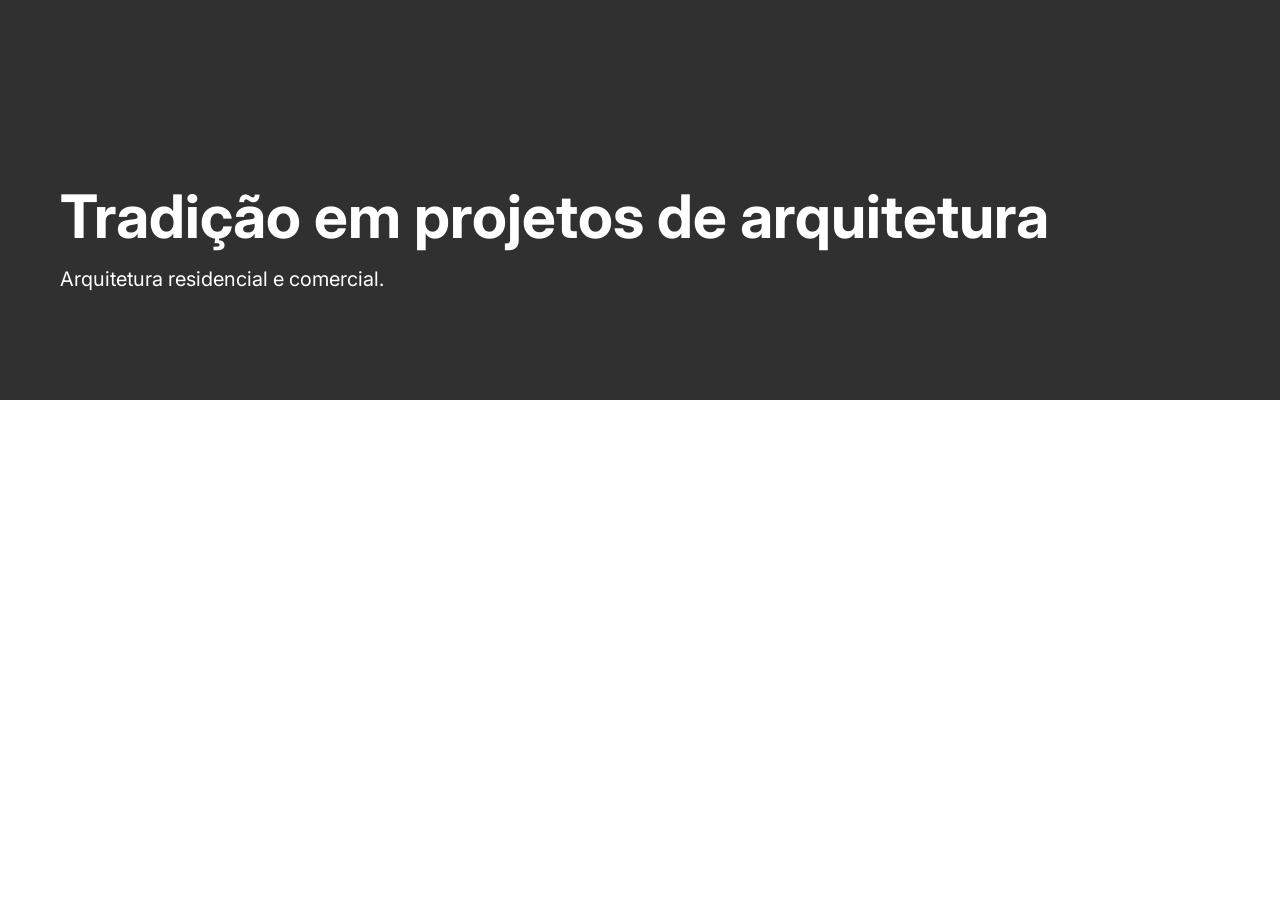
==== assets/index.html @ a6721fd7 "menu superior adicionado" ====
<!DOCTYPE html>
<html lang="pt-br">
<head>
    <meta charset="UTF-8">
    <meta name="viewport" content="width=device-width, initial-scale=1.0">
    <link rel="stylesheet" href="./css/style.css">
    <link rel="preconnect" href="https://fonts.googleapis.com">
    <link rel="preconnect" href="https://fonts.gstatic.com" crossorigin>
    <link href="https://fonts.googleapis.com/css2?family=Inter:ital,opsz,wght@0,14..32,100..900;1,14..32,100..900&display=swap" rel="stylesheet">
    <title>Página Inicial</title>
</head>
<body>
    <!--Menu superior-->
    <section id="menu-superior">
        <h1>
            Tradição em projetos de arquitetura
        </h1>
        <p>
            Arquitetura residencial e comercial.
        </p>
    </section>

    <script src="./js/script.js"></script>
</body>
</html>
---- assets/css/style.css ----
*{
    box-sizing: border-box;
    padding: 0;
    margin: 0;
    font-family: inter;
}

#menu-superior{
    background-color: #303030;
    color: #ffff;
    width: 100%;
    height: 400px;
    position: absolute;
}

#menu-superior h1{
    font-size: 60px;
    margin-top: 180px;
    margin-left: 60px;
}

#menu-superior p{
    font-size: 20px;
    margin-left: 60px;
    margin-top: 15px;
}
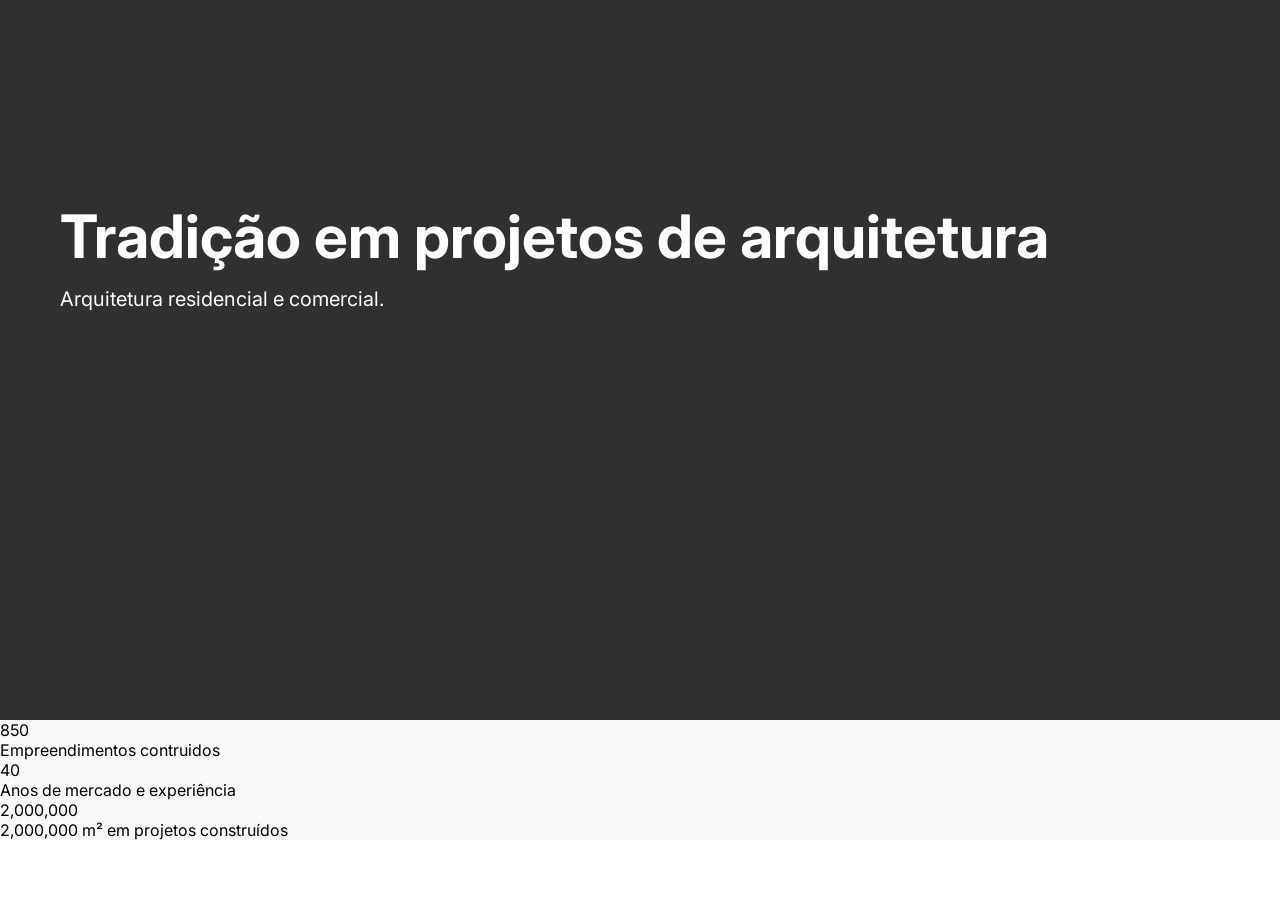
==== commit 5f45a148: "arrumei o css do menu superior e adicionei o html dos dados da empresa" ====
--- a/assets/index.html
+++ b/assets/index.html
@@ -12,14 +12,29 @@
 <body>
     <!--Menu superior-->
     <section id="menu-superior">
-        <h1>
+        <h1 id="titulo-menu-superior">
             Tradição em projetos de arquitetura
         </h1>
-        <p>
+        <p id="texto-menu-superior">
             Arquitetura residencial e comercial.
         </p>
     </section>
 
+    <!--Dados da empresa-->
+    <section id="dados-empresa">
+        <div>
+            <p>850</p>
+            <p>Empreendimentos contruidos</p>
+        </div>
+        <div>
+            <p>40</p>
+            <p>Anos de mercado e experiência</p>
+        </div>
+        <div>
+            <p>2,000,000</p>
+            <p>2,000,000 m² em projetos construídos</p>
+        </div>  
+    </section>
     <script src="./js/script.js"></script>
 </body>
 </html>
--- a/assets/css/style.css
+++ b/assets/css/style.css
@@ -7,20 +7,24 @@
 
 #menu-superior{
     background-color: #303030;
+    width: 100%;
+    height: 80vh;
     color: #ffff;
-    width: 100%;
-    height: 400px;
-    position: absolute;
+    padding-top: 200px;
 }
 
-#menu-superior h1{
+#titulo-menu-superior{
     font-size: 60px;
-    margin-top: 180px;
     margin-left: 60px;
 }
 
-#menu-superior p{
+#texto-menu-superior{
     font-size: 20px;
     margin-left: 60px;
     margin-top: 15px;
+}
+
+#dados-empresa{
+    background-color: #F9F9F9;
+    color: black;
 }
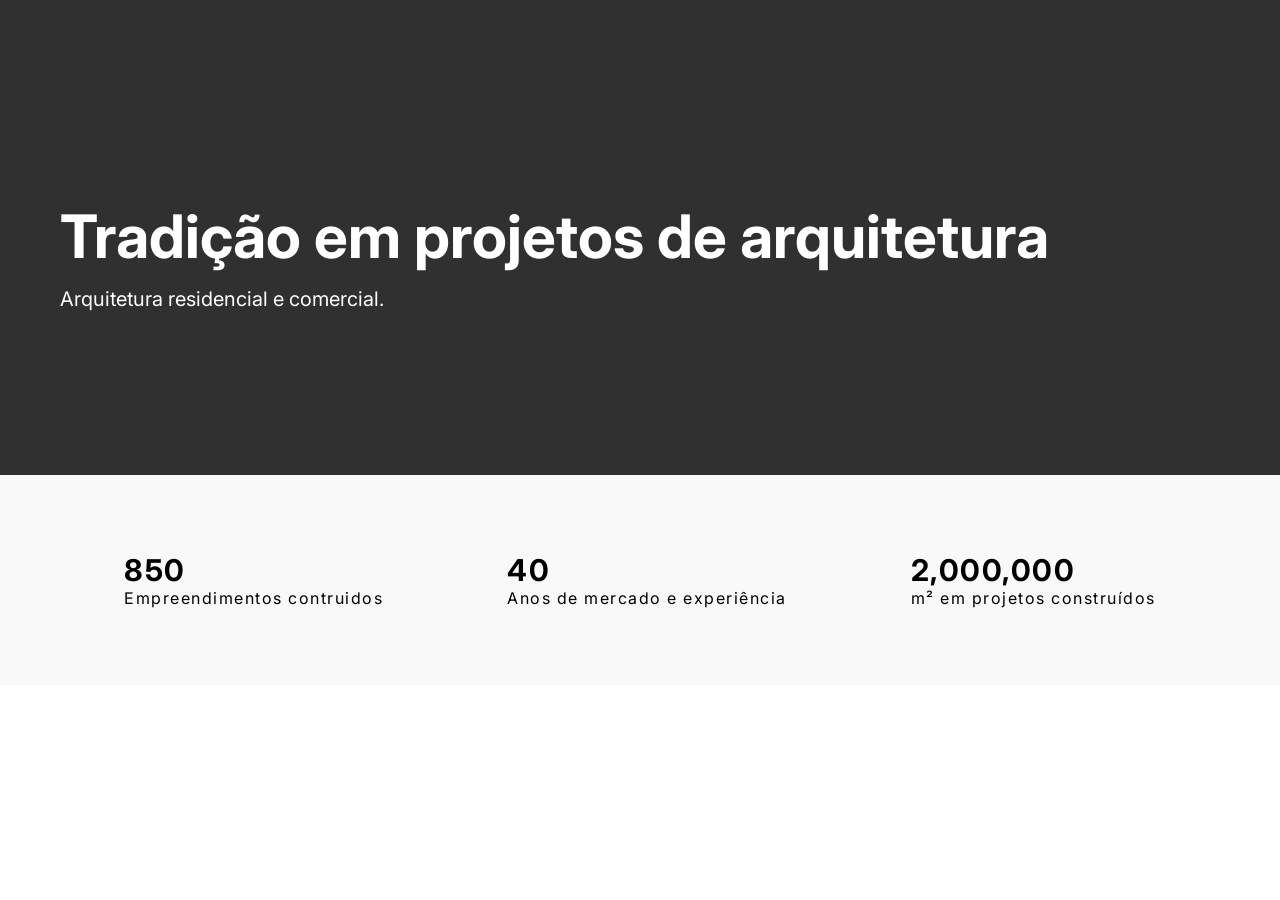
==== commit 2e8e8be7: "section de dados da empresa implementado" ====
--- a/assets/index.html
+++ b/assets/index.html
@@ -23,16 +23,16 @@
     <!--Dados da empresa-->
     <section id="dados-empresa">
         <div>
-            <p>850</p>
+            <p class="texto-titulo-dados-empresa">850</p>
             <p>Empreendimentos contruidos</p>
         </div>
         <div>
-            <p>40</p>
+            <p class="texto-titulo-dados-empresa">40</p>
             <p>Anos de mercado e experiência</p>
         </div>
         <div>
-            <p>2,000,000</p>
-            <p>2,000,000 m² em projetos construídos</p>
+            <p class="texto-titulo-dados-empresa">2,000,000</p>
+            <p>m² em projetos construídos</p>
         </div>  
     </section>
     <script src="./js/script.js"></script>
--- a/assets/css/style.css
+++ b/assets/css/style.css
@@ -8,7 +8,7 @@
 #menu-superior{
     background-color: #303030;
     width: 100%;
-    height: 80vh;
+    height: 475px;
     color: #ffff;
     padding-top: 200px;
 }
@@ -27,4 +27,14 @@
 #dados-empresa{
     background-color: #F9F9F9;
     color: black;
+    display: flex;
+    align-items: center;
+    justify-content: space-evenly;
+    height: 210px;
+    letter-spacing: 1.5px;
+}
+
+.texto-titulo-dados-empresa{
+    font-weight: bold;
+    font-size: 30px;
 }
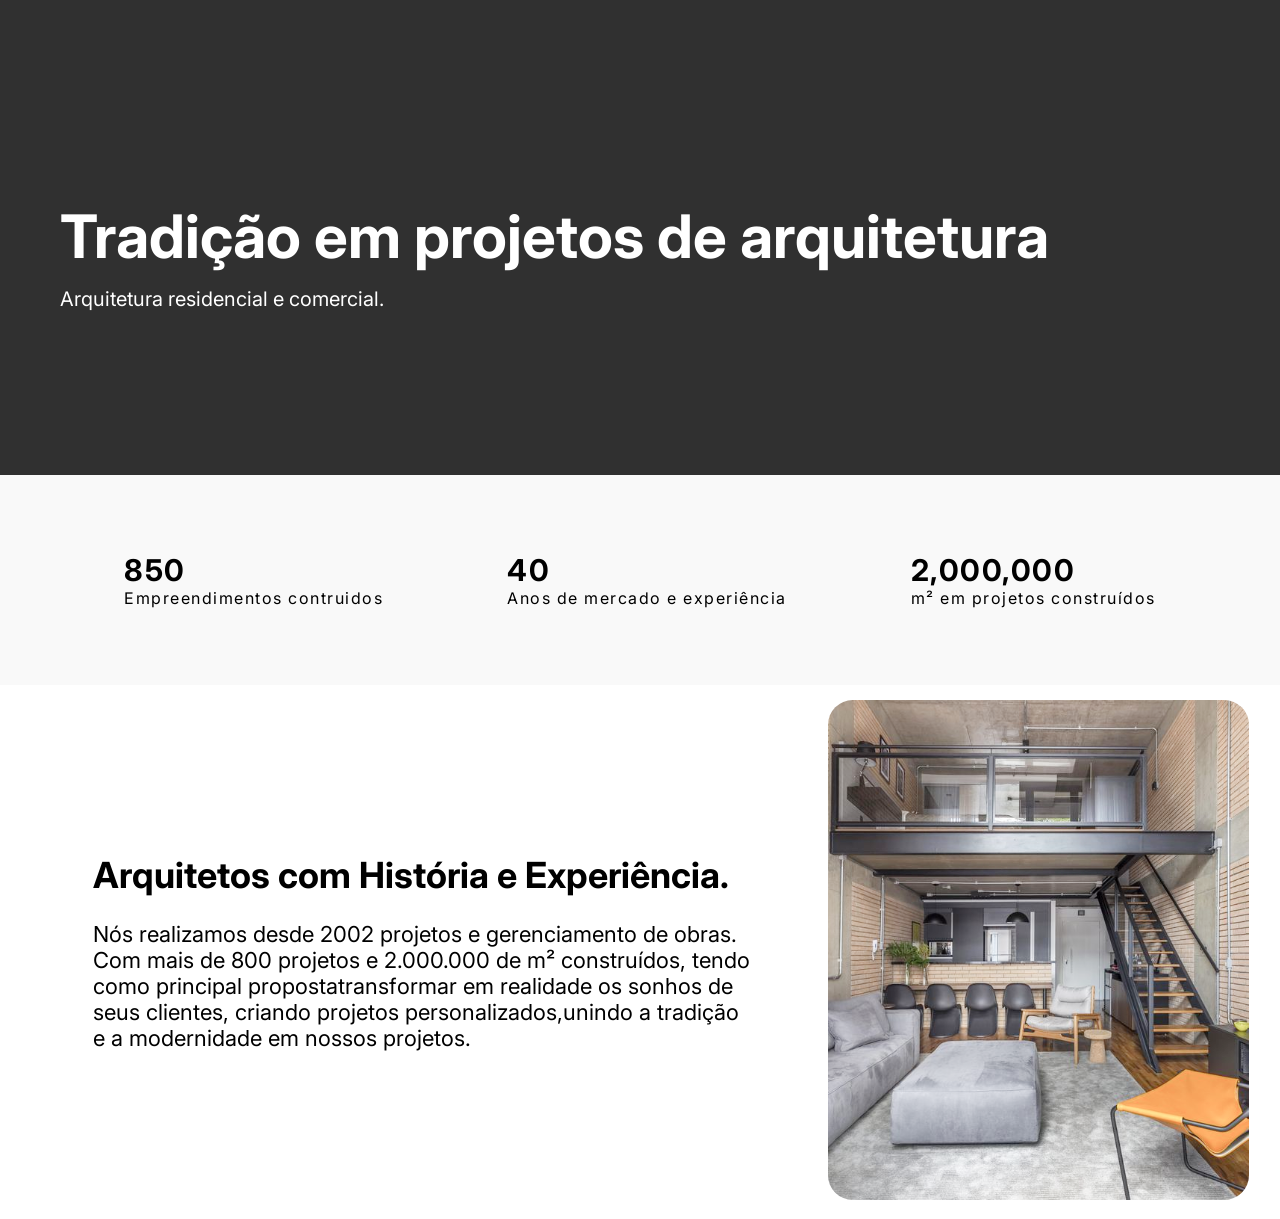
==== commit dc6617ca: "section historia da empresa adicionada" ====
--- a/assets/index.html
+++ b/assets/index.html
@@ -35,6 +35,26 @@
             <p>m² em projetos construídos</p>
         </div>  
     </section>
+
+    <!--Historia da empresa e uma imagem-->
+    <section id="historia-empresa">
+        <div id="texto-historia-empresa">
+            <div>
+              <h2>Arquitetos com História e Experiência.</h2>  
+
+              <p>
+                Nós realizamos desde 2002 projetos e gerenciamento de obras. <br>
+                Com mais de 800 projetos e 2.000.000 de m² construídos, tendo <br> 
+                como principal propostatransformar em realidade os sonhos de <br>
+                 seus clientes, criando projetos personalizados,unindo a tradição <br>
+                  e a modernidade em nossos projetos.
+              </div>
+            </p>   
+        </div>
+        <div >
+            <img src="./images/sala.svg" id="imagem-historia-empresa"  alt="Error">
+        </div>
+    </section>
     <script src="./js/script.js"></script>
 </body>
 </html>
--- a/assets/css/style.css
+++ b/assets/css/style.css
@@ -37,4 +37,29 @@
 .texto-titulo-dados-empresa{
     font-weight: bold;
     font-size: 30px;
+}
+
+#historia-empresa{
+    padding: 15px;
+    display: grid;
+    grid-template-columns: 65% 35%;
+}
+
+#texto-historia-empresa{
+    display: flex;
+    align-items: center;
+    justify-content: center;
+}
+
+#texto-historia-empresa h2{
+    font-size: 36px;
+}
+
+#texto-historia-empresa p{
+    font-size: 22px;
+    margin-top: 24px;
+}
+
+#imagem-historia-empresa{
+    height: 500px;
 }
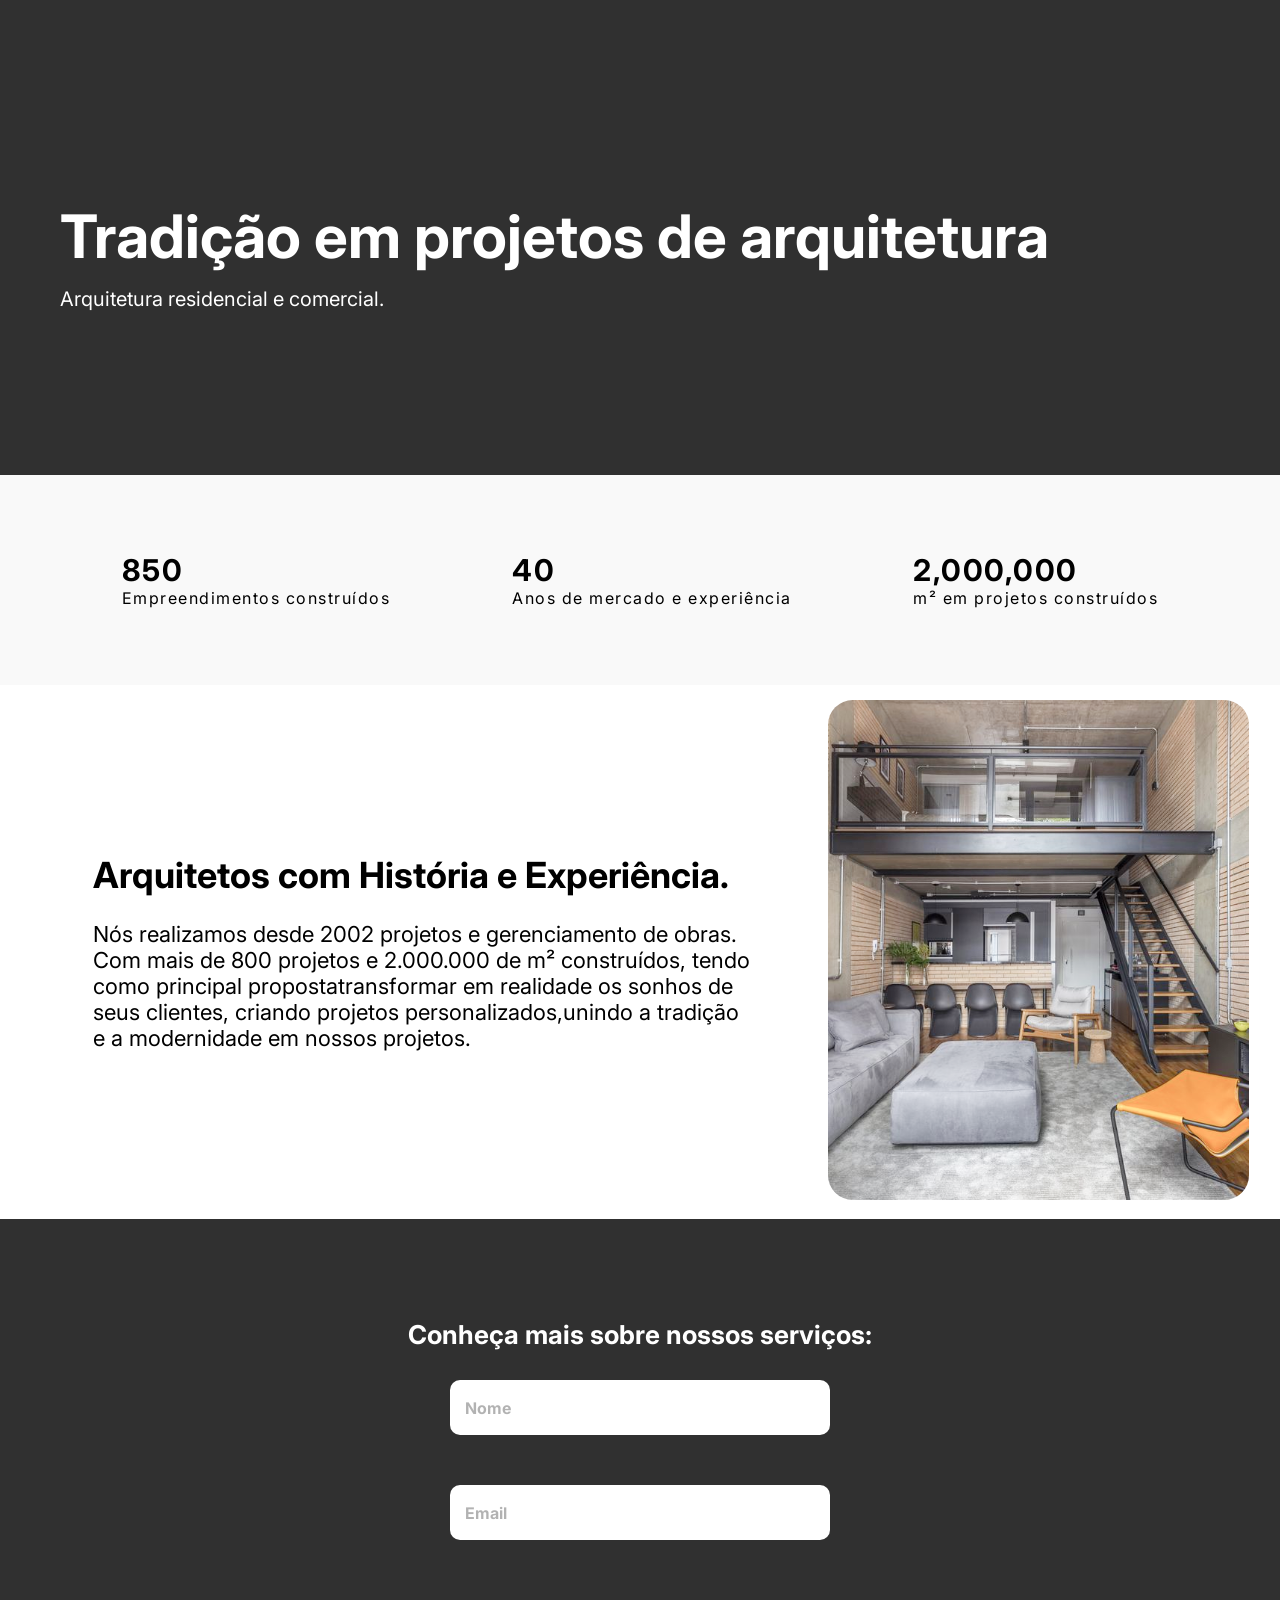
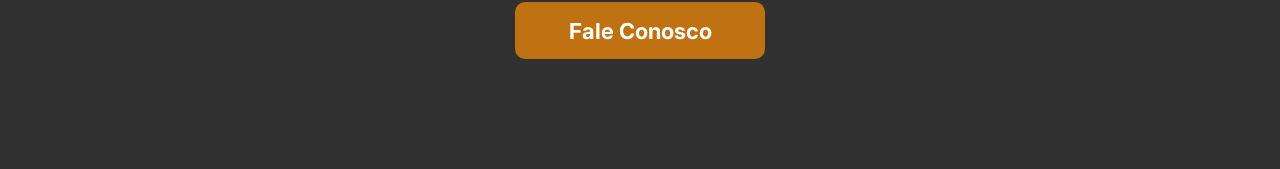
==== commit f61d3aca: "section formulário adicionada" ====
--- a/assets/index.html
+++ b/assets/index.html
@@ -24,7 +24,7 @@
     <section id="dados-empresa">
         <div>
             <p class="texto-titulo-dados-empresa">850</p>
-            <p>Empreendimentos contruidos</p>
+            <p>Empreendimentos construídos</p>
         </div>
         <div>
             <p class="texto-titulo-dados-empresa">40</p>
@@ -55,6 +55,21 @@
             <img src="./images/sala.svg" id="imagem-historia-empresa"  alt="Error">
         </div>
     </section>
+
+    <!--Formulário de captura-->
+    <section id="secao-formulario">
+        <div id="form-container">
+            <p>
+                Conheça mais sobre nossos serviços:  
+            </p>
+            <form action="">
+                <input class="input-form" "text" placeholder="Nome">
+                <input class="input-form" "email" placeholder="Email">
+                <input class="button-form" value="Fale Conosco" type="submit">  
+            </form>    
+        </div>
+         
+    </section>
     <script src="./js/script.js"></script>
 </body>
 </html>
--- a/assets/css/style.css
+++ b/assets/css/style.css
@@ -62,4 +62,57 @@
 
 #imagem-historia-empresa{
     height: 500px;
+}
+
+#secao-formulario{
+    background-color: hsl(0, 0%, 19%);
+    height: 550px;
+    color: #ffff;
+    padding-top: 100px;
+}
+
+#form-container{
+    text-align: center;
+}
+
+form{
+   display: inline-block;
+   width: 380px;
+}
+
+#secao-formulario p{
+    font-size: 26px;
+    font-weight: bold;
+}
+
+.input-form{
+    display: block;
+    width: 100%;
+    margin: 0 0 50px;
+    margin-top: 30px;
+    padding: 10px 25px;
+    height: 55px;
+    border: none;
+    border-radius: 10px;
+    padding-left: 15px;
+    outline: none;
+    font-size: 16px;
+    font-weight: bold;
+}
+
+.input-form::placeholder{
+    color: #0000004D;
+}
+
+.button-form{
+    background-color: #C07212;
+    color: #ffff;
+    width: 250px;
+    height: 57px;
+    outline: none;
+    border: none;
+    border-radius: 10px;
+    font-size: 22px;
+    margin-top: 12px;
+    font-weight: bold;
 }
